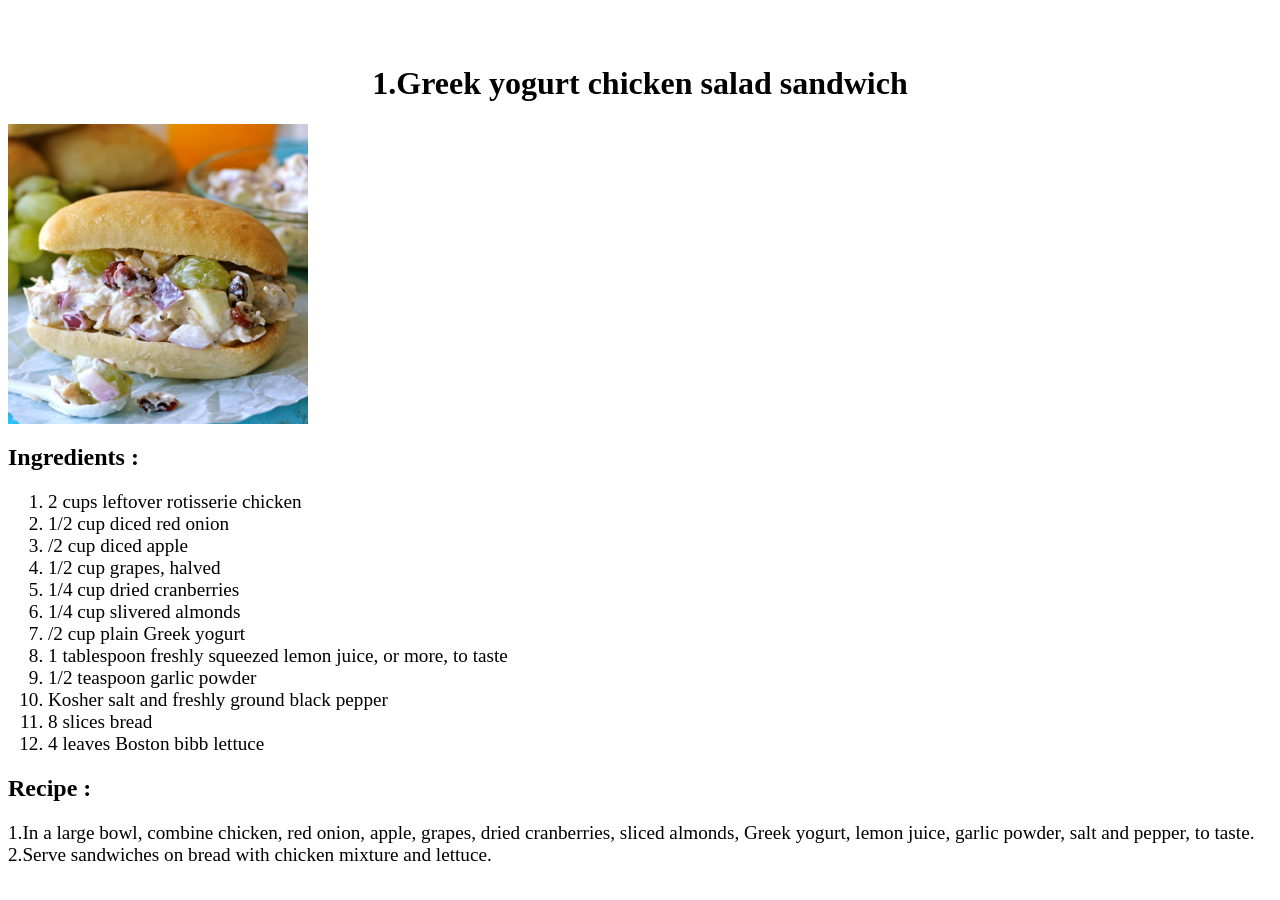
==== 1food.html @ 832e541d "Add files via upload" ====
<!DOCTYPE>
<html>
    <head>
        <br>
        <br> 
        <b><h1><center>1.Greek yogurt chicken salad sandwich</center> </h1></b>
    </head>
    <body>
        <img src="1 food.png">
        <br>
        <b><h2>Ingredients :</h2></b>
        <ol><big>
        <li>2 cups leftover rotisserie chicken</li>
        <li>1/2 cup diced red onion</li>
        <li>/2 cup diced apple</li>
        <li>1/2 cup grapes, halved</li>
        <li>1/4 cup dried cranberries</li>
        <li>1/4 cup slivered almonds</li>
        <li>/2 cup plain Greek yogurt</li>
        <li>1 tablespoon freshly squeezed lemon juice, or more, to taste</li>
        <li>1/2 teaspoon garlic powder</li>
       <li> Kosher salt and freshly ground black pepper</li>
        <li>8 slices bread</li>
        <li>4 leaves Boston bibb lettuce</li></big>
        </ol>
        <b><h2>Recipe :</h2></b>
        <p><big> 1.In a large bowl, combine chicken, red onion, apple, grapes, dried cranberries, sliced almonds, Greek yogurt, lemon juice, garlic powder, salt and pepper, to taste.<br>
            2.Serve sandwiches on bread with chicken mixture and lettuce.</big> </P>
    </body>
</html>
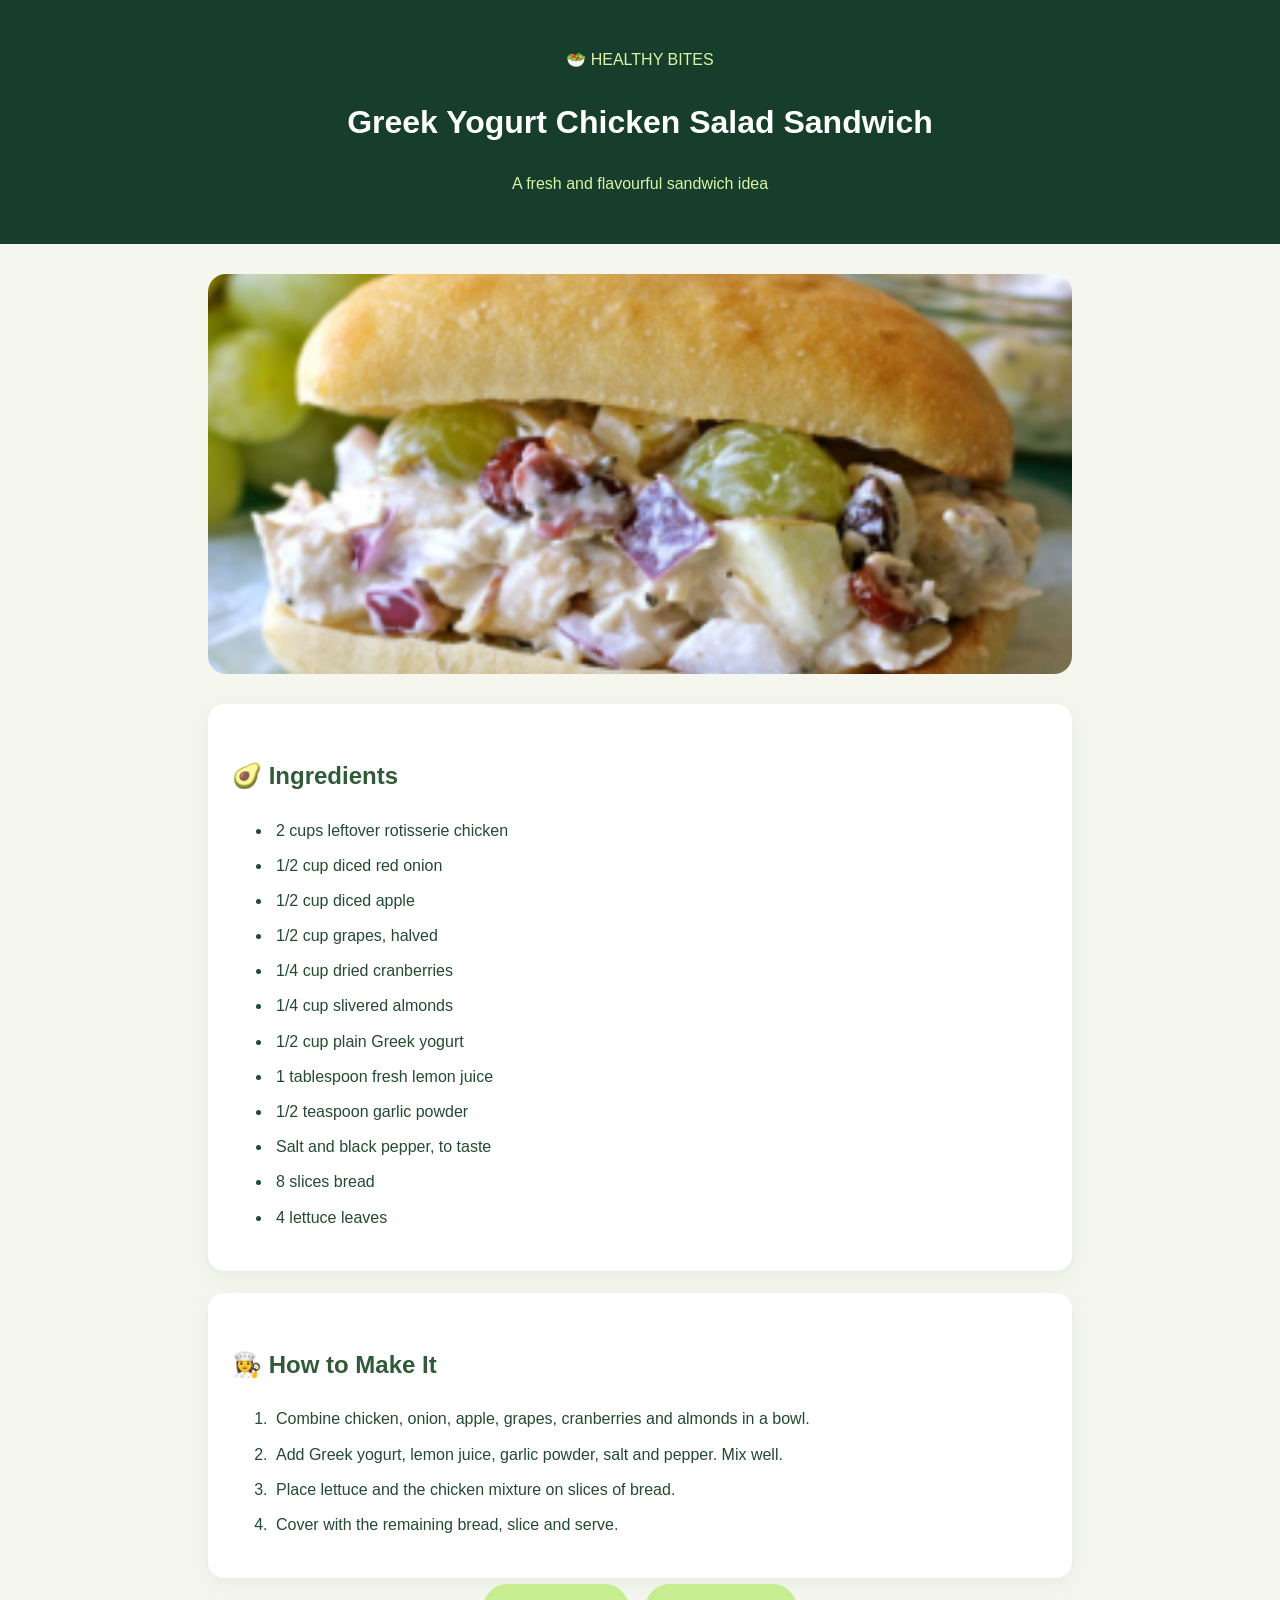
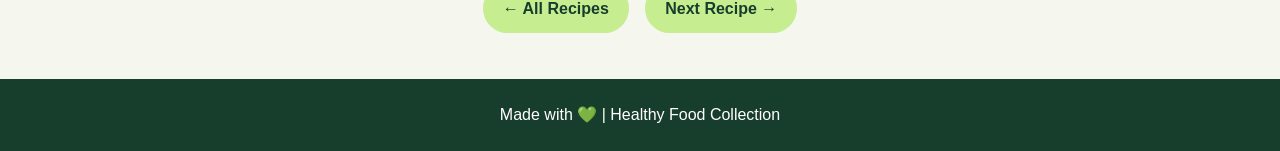
==== commit bf3e5cc4: "Update 1food.html" ====
--- a/1food.html
+++ b/1food.html
@@ -1,30 +1,64 @@
-<!DOCTYPE>
-<html>
-    <head>
-        <br>
-        <br> 
-        <b><h1><center>1.Greek yogurt chicken salad sandwich</center> </h1></b>
-    </head>
-    <body>
-        <img src="1 food.png">
-        <br>
-        <b><h2>Ingredients :</h2></b>
-        <ol><big>
-        <li>2 cups leftover rotisserie chicken</li>
-        <li>1/2 cup diced red onion</li>
-        <li>/2 cup diced apple</li>
-        <li>1/2 cup grapes, halved</li>
-        <li>1/4 cup dried cranberries</li>
-        <li>1/4 cup slivered almonds</li>
-        <li>/2 cup plain Greek yogurt</li>
-        <li>1 tablespoon freshly squeezed lemon juice, or more, to taste</li>
-        <li>1/2 teaspoon garlic powder</li>
-       <li> Kosher salt and freshly ground black pepper</li>
-        <li>8 slices bread</li>
-        <li>4 leaves Boston bibb lettuce</li></big>
-        </ol>
-        <b><h2>Recipe :</h2></b>
-        <p><big> 1.In a large bowl, combine chicken, red onion, apple, grapes, dried cranberries, sliced almonds, Greek yogurt, lemon juice, garlic powder, salt and pepper, to taste.<br>
-            2.Serve sandwiches on bread with chicken mixture and lettuce.</big> </P>
-    </body>
-</html>+
+<!DOCTYPE html>
+<html lang="en">
+<head>
+<meta charset="UTF-8">
+<meta name="viewport" content="width=device-width, initial-scale=1.0">
+<title>Greek Yogurt Chicken Salad Sandwich</title>
+<style>
+*{box-sizing:border-box}
+body{margin:0;font-family:'Segoe UI',Arial,sans-serif;background:#f5f7ee;color:#244a34;line-height:1.7}
+header{background:#173d2c;color:white;text-align:center;padding:30px 16px}
+header p{color:#d7f5a5}
+main{max-width:900px;margin:30px auto;padding:0 18px}
+.hero-img{width:100%;max-height:400px;object-fit:cover;border-radius:18px}
+h2{color:#315b38;margin-top:28px}
+.panel{background:white;padding:24px;border-radius:16px;margin-top:22px;box-shadow:0 5px 20px #173d2c12}
+li{margin:8px 0;padding-left:4px}
+.btn{display:inline-block;background:#c7ed91;color:#173d2c;text-decoration:none;padding:11px 20px;border-radius:25px;font-weight:bold;margin:6px}
+footer{text-align:center;background:#173d2c;color:white;padding:22px;margin-top:40px}
+@media(max-width:600px){header h1{font-size:27px}.panel{padding:18px}main{margin-top:20px}}
+</style>
+</head>
+<body>
+<header>
+<p>🥗 HEALTHY BITES</p>
+<h1>Greek Yogurt Chicken Salad Sandwich</h1>
+<p>A fresh and flavourful sandwich idea</p>
+</header>
+<main>
+<img class="hero-img" src="1 food.png" alt="Chicken salad sandwich">
+<section class="panel">
+<h2>🥑 Ingredients</h2>
+<ul>
+<li>2 cups leftover rotisserie chicken</li>
+<li>1/2 cup diced red onion</li>
+<li>1/2 cup diced apple</li>
+<li>1/2 cup grapes, halved</li>
+<li>1/4 cup dried cranberries</li>
+<li>1/4 cup slivered almonds</li>
+<li>1/2 cup plain Greek yogurt</li>
+<li>1 tablespoon fresh lemon juice</li>
+<li>1/2 teaspoon garlic powder</li>
+<li>Salt and black pepper, to taste</li>
+<li>8 slices bread</li>
+<li>4 lettuce leaves</li>
+</ul>
+</section>
+<section class="panel">
+<h2>👩‍🍳 How to Make It</h2>
+<ol>
+<li>Combine chicken, onion, apple, grapes, cranberries and almonds in a bowl.</li>
+<li>Add Greek yogurt, lemon juice, garlic powder, salt and pepper. Mix well.</li>
+<li>Place lettuce and the chicken mixture on slices of bread.</li>
+<li>Cover with the remaining bread, slice and serve.</li>
+</ol>
+</section>
+<center>
+<a class="btn" href="recipes.html">← All Recipes</a>
+<a class="btn" href="2food.html">Next Recipe →</a>
+</center>
+</main>
+<footer>Made with 💚 | Healthy Food Collection</footer>
+</body>
+</html>
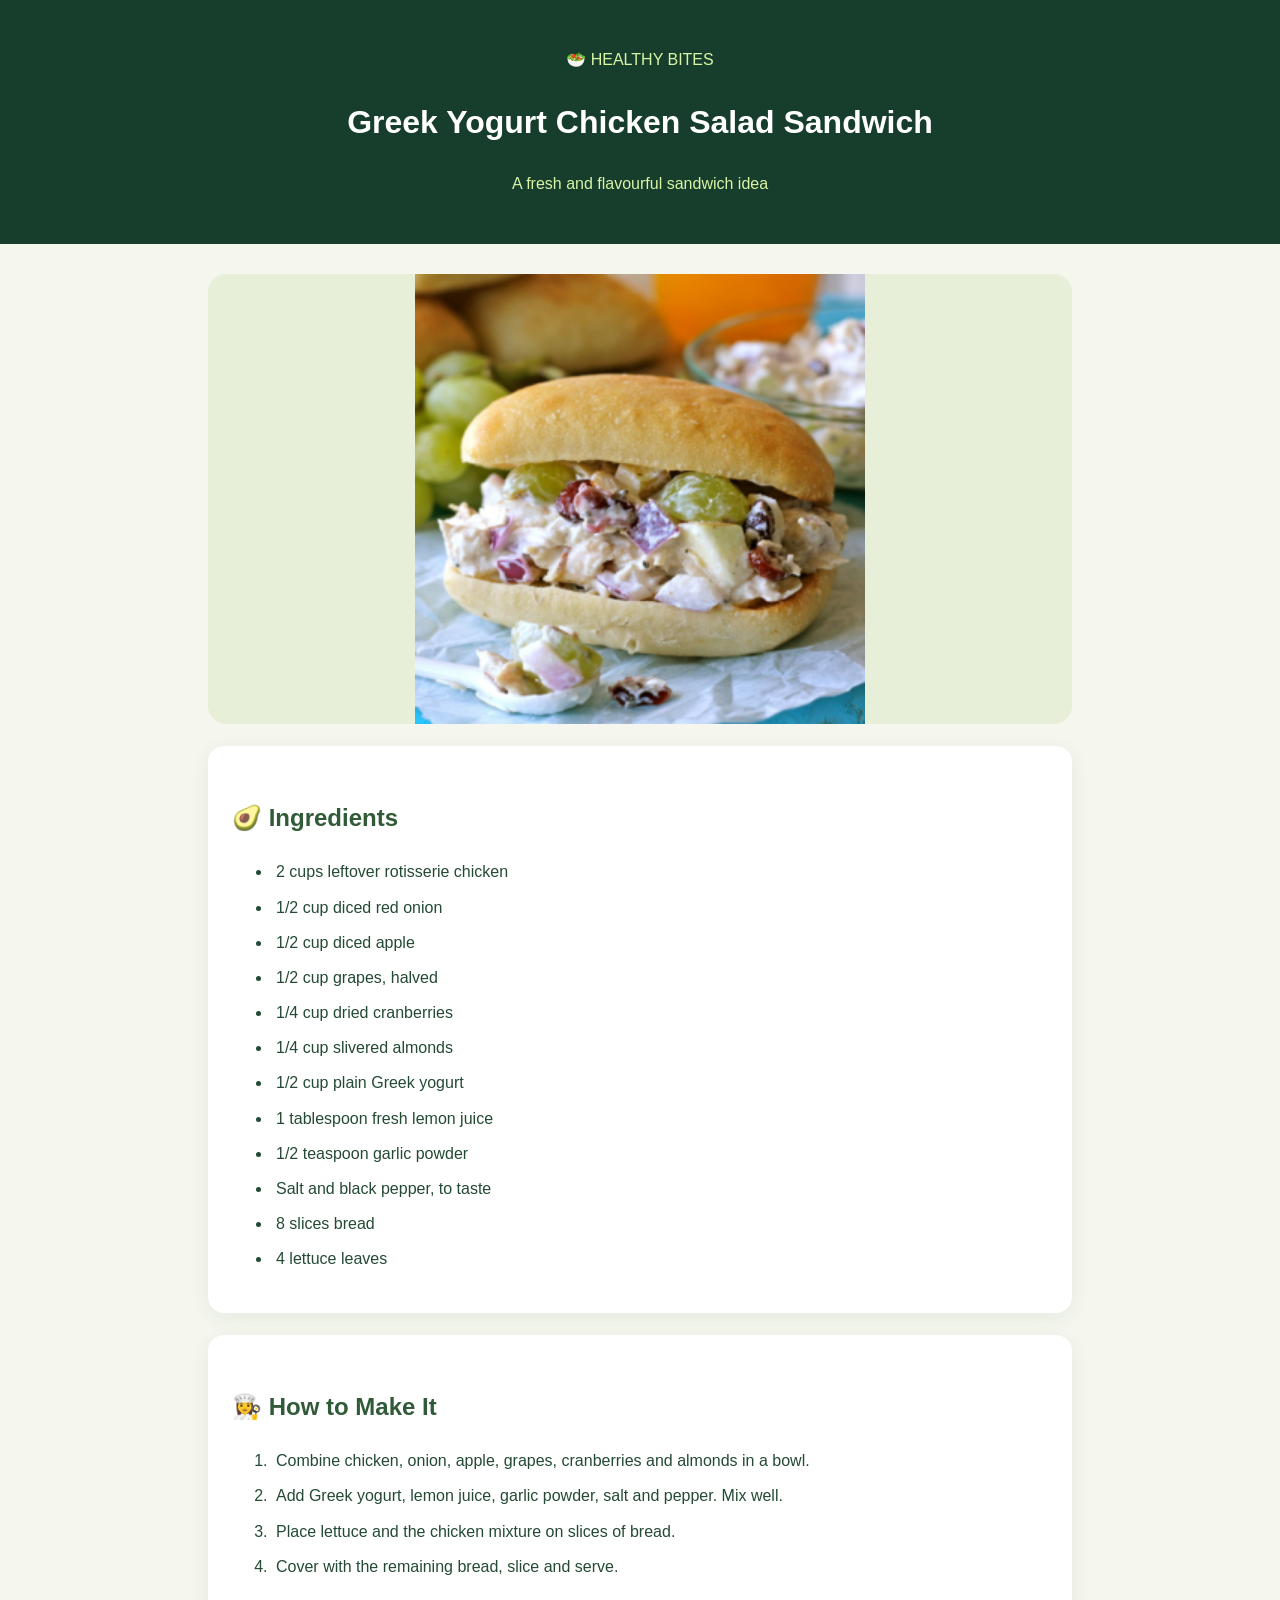
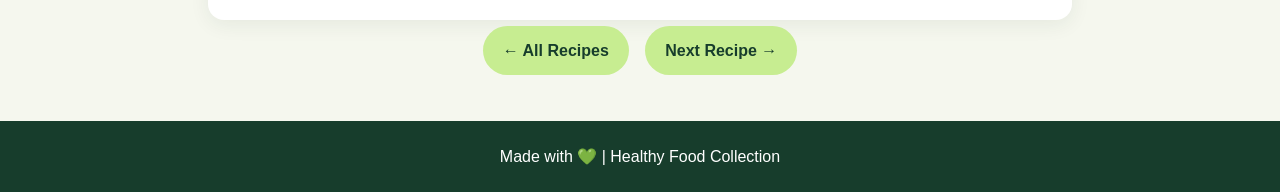
==== commit 28849066: "Update 1food.html" ====
--- a/1food.html
+++ b/1food.html
@@ -11,7 +11,17 @@
 header{background:#173d2c;color:white;text-align:center;padding:30px 16px}
 header p{color:#d7f5a5}
 main{max-width:900px;margin:30px auto;padding:0 18px}
-.hero-img{width:100%;max-height:400px;object-fit:cover;border-radius:18px}
+.hero-img {
+    display: block;
+    width: 100%;
+    height: auto;
+    max-height: 450px;
+    object-fit: contain;
+    object-position: center;
+    border-radius: 18px;
+    margin: 0 auto;
+    background: #e7efd9;
+}
 h2{color:#315b38;margin-top:28px}
 .panel{background:white;padding:24px;border-radius:16px;margin-top:22px;box-shadow:0 5px 20px #173d2c12}
 li{margin:8px 0;padding-left:4px}
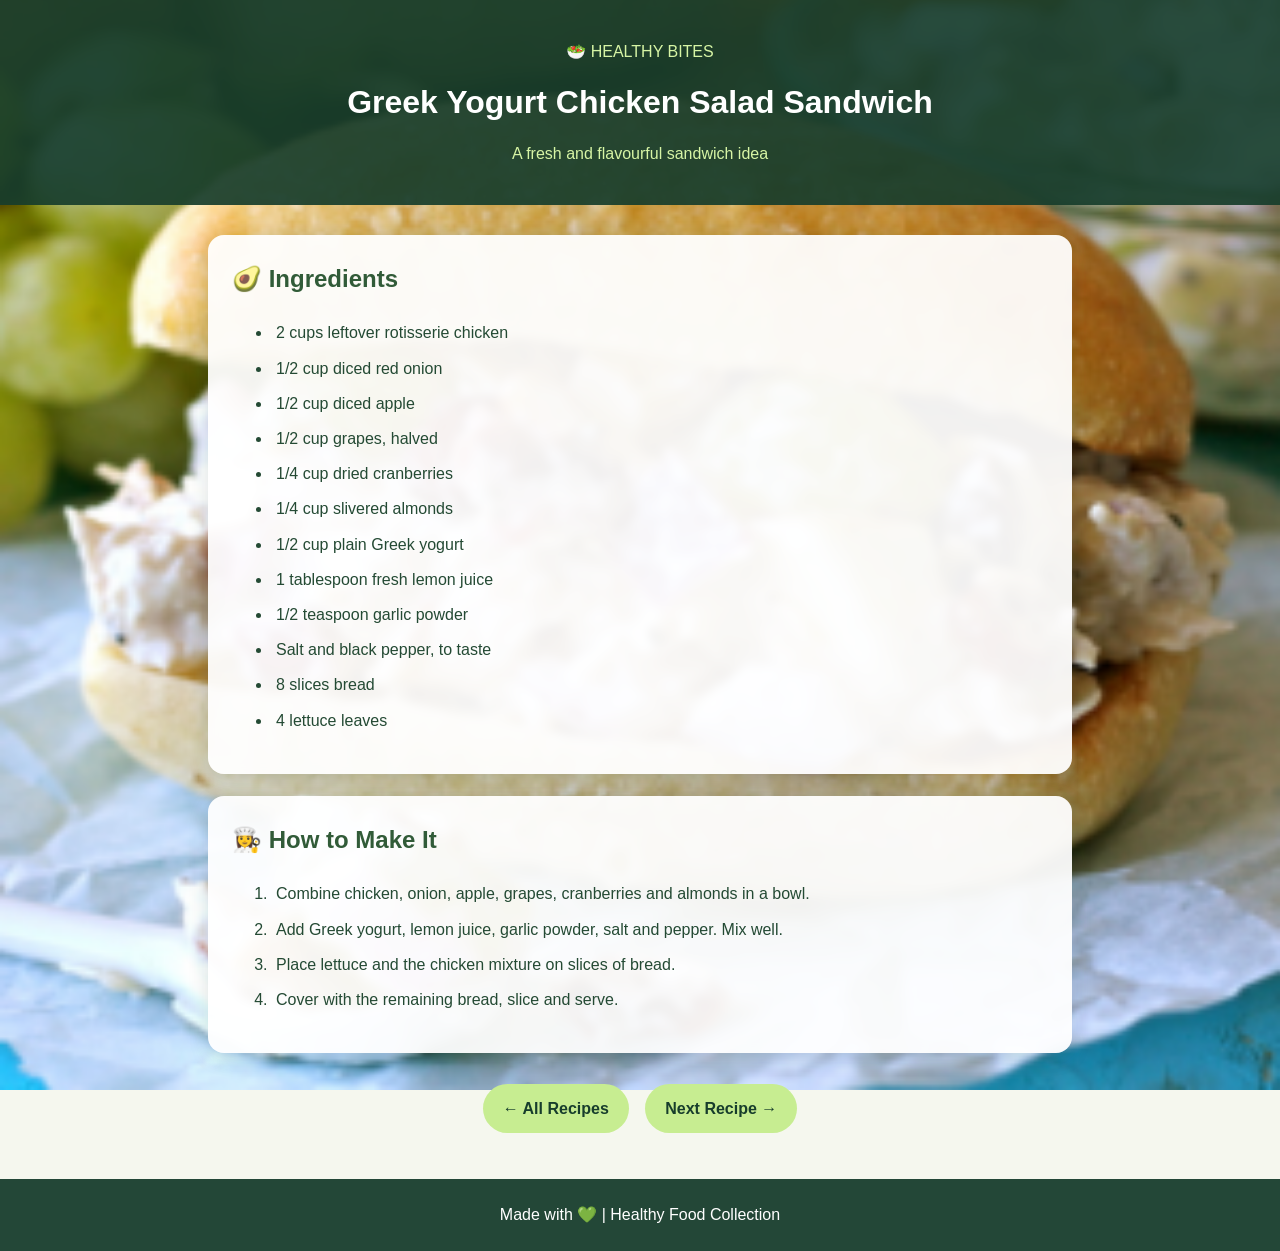
==== commit 4980809c: "Update 1food.html" ====
--- a/1food.html
+++ b/1food.html
@@ -4,71 +4,185 @@
 <head>
 <meta charset="UTF-8">
 <meta name="viewport" content="width=device-width, initial-scale=1.0">
+
 <title>Greek Yogurt Chicken Salad Sandwich</title>
+
 <style>
-*{box-sizing:border-box}
-body{margin:0;font-family:'Segoe UI',Arial,sans-serif;background:#f5f7ee;color:#244a34;line-height:1.7}
-header{background:#173d2c;color:white;text-align:center;padding:30px 16px}
-header p{color:#d7f5a5}
-main{max-width:900px;margin:30px auto;padding:0 18px}
-.hero-img {
-    display: block;
-    width: 100%;
-    height: auto;
-    max-height: 450px;
-    object-fit: contain;
-    object-position: center;
-    border-radius: 18px;
-    margin: 0 auto;
-    background: #e7efd9;
+* {
+    box-sizing: border-box;
 }
-h2{color:#315b38;margin-top:28px}
-.panel{background:white;padding:24px;border-radius:16px;margin-top:22px;box-shadow:0 5px 20px #173d2c12}
-li{margin:8px 0;padding-left:4px}
-.btn{display:inline-block;background:#c7ed91;color:#173d2c;text-decoration:none;padding:11px 20px;border-radius:25px;font-weight:bold;margin:6px}
-footer{text-align:center;background:#173d2c;color:white;padding:22px;margin-top:40px}
-@media(max-width:600px){header h1{font-size:27px}.panel{padding:18px}main{margin-top:20px}}
+
+body {
+    margin: 0;
+    font-family: 'Segoe UI', Arial, sans-serif;
+    background-color: #f5f7ee;
+    background-image: url("1 food.png");
+    background-size: cover;
+    background-position: center;
+    background-repeat: no-repeat;
+    background-attachment: fixed;
+    color: #244a34;
+    line-height: 1.7;
+}
+
+/* Header */
+header {
+    background: rgba(23, 61, 44, 0.92);
+    color: white;
+    text-align: center;
+    padding: 30px 16px;
+}
+
+header p {
+    color: #d7f5a5;
+    margin: 8px 0;
+}
+
+header h1 {
+    margin: 10px 0;
+}
+
+/* Main Content */
+main {
+    max-width: 900px;
+    margin: 30px auto;
+    padding: 0 18px;
+}
+
+/* Recipe Panels */
+.panel {
+    background: rgba(255, 255, 255, 0.94);
+    padding: 24px;
+    border-radius: 16px;
+    margin-top: 22px;
+    box-shadow: 0 5px 20px rgba(23, 61, 44, 0.15);
+    backdrop-filter: blur(4px);
+}
+
+h2 {
+    color: #315b38;
+    margin-top: 0;
+}
+
+li {
+    margin: 8px 0;
+    padding-left: 4px;
+}
+
+/* Navigation Buttons */
+.buttons {
+    text-align: center;
+    margin-top: 25px;
+}
+
+.btn {
+    display: inline-block;
+    background: #c7ed91;
+    color: #173d2c;
+    text-decoration: none;
+    padding: 11px 20px;
+    border-radius: 25px;
+    font-weight: bold;
+    margin: 6px;
+    transition: background 0.3s ease;
+}
+
+.btn:hover {
+    background: #b1df72;
+}
+
+/* Footer */
+footer {
+    text-align: center;
+    background: rgba(23, 61, 44, 0.94);
+    color: white;
+    padding: 22px;
+    margin-top: 40px;
+}
+
+/* Mobile Responsive */
+@media (max-width: 600px) {
+    body {
+        background-attachment: scroll;
+        background-position: center;
+    }
+
+    header {
+        padding: 24px 14px;
+    }
+
+    header h1 {
+        font-size: 27px;
+        line-height: 1.3;
+    }
+
+    main {
+        margin-top: 20px;
+        padding: 0 12px;
+    }
+
+    .panel {
+        padding: 18px;
+        margin-top: 16px;
+    }
+
+    .btn {
+        padding: 10px 16px;
+    }
+}
 </style>
 </head>
+
 <body>
+
 <header>
-<p>🥗 HEALTHY BITES</p>
-<h1>Greek Yogurt Chicken Salad Sandwich</h1>
-<p>A fresh and flavourful sandwich idea</p>
+    <p>🥗 HEALTHY BITES</p>
+    <h1>Greek Yogurt Chicken Salad Sandwich</h1>
+    <p>A fresh and flavourful sandwich idea</p>
 </header>
+
 <main>
-<img class="hero-img" src="1 food.png" alt="Chicken salad sandwich">
-<section class="panel">
-<h2>🥑 Ingredients</h2>
-<ul>
-<li>2 cups leftover rotisserie chicken</li>
-<li>1/2 cup diced red onion</li>
-<li>1/2 cup diced apple</li>
-<li>1/2 cup grapes, halved</li>
-<li>1/4 cup dried cranberries</li>
-<li>1/4 cup slivered almonds</li>
-<li>1/2 cup plain Greek yogurt</li>
-<li>1 tablespoon fresh lemon juice</li>
-<li>1/2 teaspoon garlic powder</li>
-<li>Salt and black pepper, to taste</li>
-<li>8 slices bread</li>
-<li>4 lettuce leaves</li>
-</ul>
-</section>
-<section class="panel">
-<h2>👩‍🍳 How to Make It</h2>
-<ol>
-<li>Combine chicken, onion, apple, grapes, cranberries and almonds in a bowl.</li>
-<li>Add Greek yogurt, lemon juice, garlic powder, salt and pepper. Mix well.</li>
-<li>Place lettuce and the chicken mixture on slices of bread.</li>
-<li>Cover with the remaining bread, slice and serve.</li>
-</ol>
-</section>
-<center>
-<a class="btn" href="recipes.html">← All Recipes</a>
-<a class="btn" href="2food.html">Next Recipe →</a>
-</center>
+
+    <section class="panel">
+        <h2>🥑 Ingredients</h2>
+
+        <ul>
+            <li>2 cups leftover rotisserie chicken</li>
+            <li>1/2 cup diced red onion</li>
+            <li>1/2 cup diced apple</li>
+            <li>1/2 cup grapes, halved</li>
+            <li>1/4 cup dried cranberries</li>
+            <li>1/4 cup slivered almonds</li>
+            <li>1/2 cup plain Greek yogurt</li>
+            <li>1 tablespoon fresh lemon juice</li>
+            <li>1/2 teaspoon garlic powder</li>
+            <li>Salt and black pepper, to taste</li>
+            <li>8 slices bread</li>
+            <li>4 lettuce leaves</li>
+        </ul>
+    </section>
+
+    <section class="panel">
+        <h2>👩‍🍳 How to Make It</h2>
+
+        <ol>
+            <li>Combine chicken, onion, apple, grapes, cranberries and almonds in a bowl.</li>
+            <li>Add Greek yogurt, lemon juice, garlic powder, salt and pepper. Mix well.</li>
+            <li>Place lettuce and the chicken mixture on slices of bread.</li>
+            <li>Cover with the remaining bread, slice and serve.</li>
+        </ol>
+    </section>
+
+    <div class="buttons">
+        <a class="btn" href="recipes.html">← All Recipes</a>
+        <a class="btn" href="2food.html">Next Recipe →</a>
+    </div>
+
 </main>
-<footer>Made with 💚 | Healthy Food Collection</footer>
+
+<footer>
+    Made with 💚 | Healthy Food Collection
+</footer>
+
 </body>
 </html>
